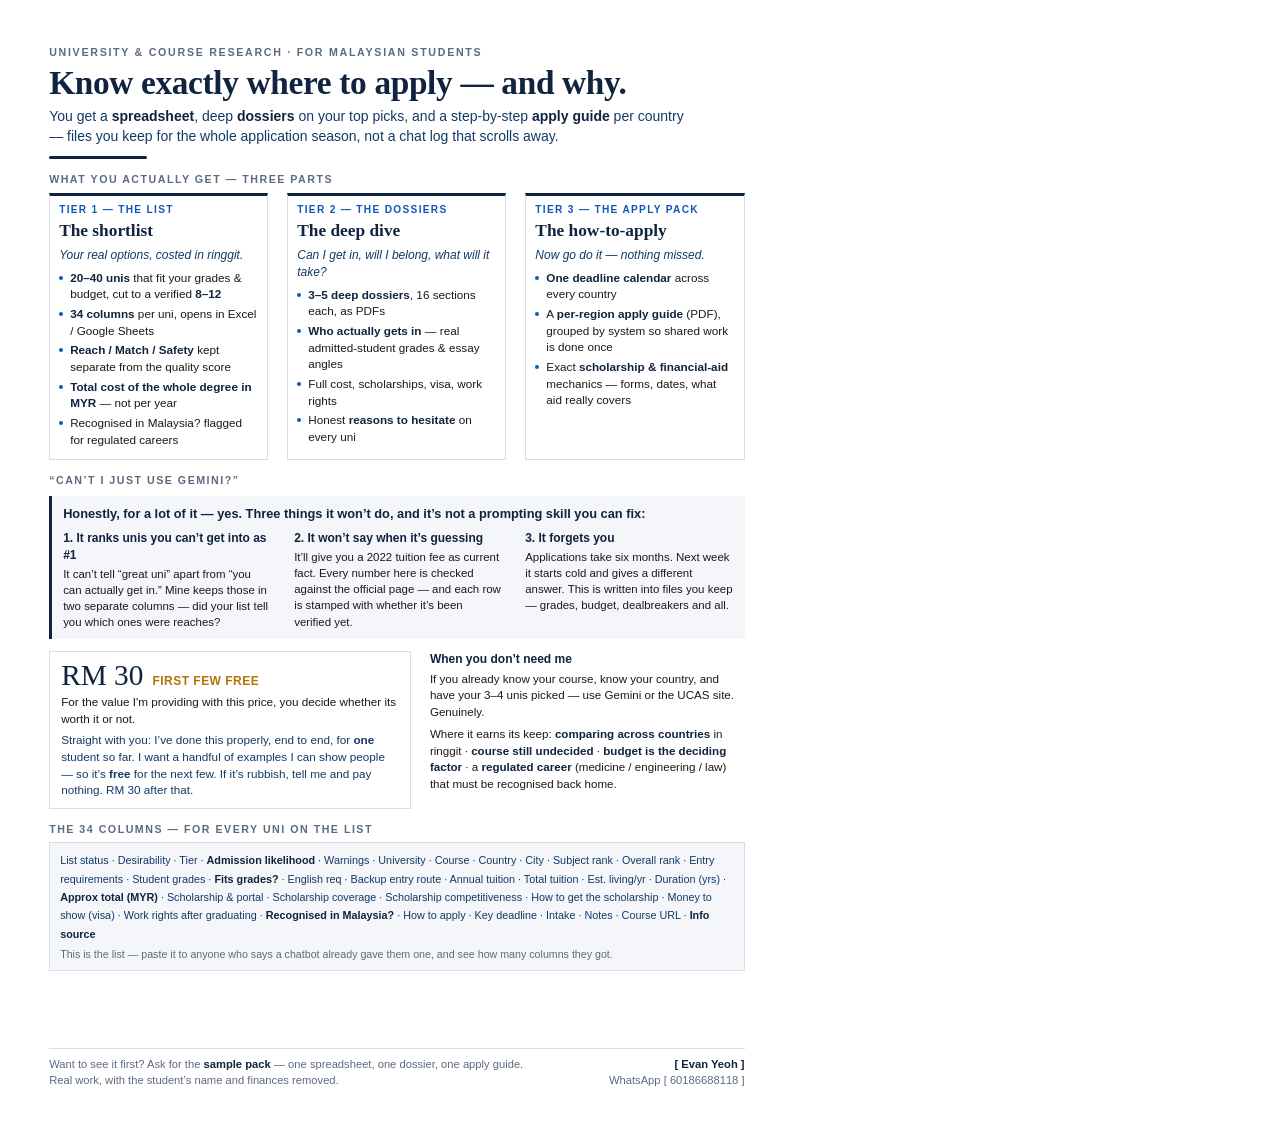
==== sales/pitch/one-pager.html @ 9c3b6204 "updated the dossier to pdf skill to use weasyprint for better css formatiing of the pdf and better a" ====
<!DOCTYPE html>
<html lang="en">

<head>
  <meta charset="utf-8">
  <title>University research — what you get</title>
  <style>
    @page {
      size: A4;
      margin: 0;
    }

    * {
      margin: 0;
      padding: 0;
      box-sizing: border-box;
    }

    :root {
      --navy: #10233f;
      --navy2: #123a66;
      --ink: #1a1a1a;
      --gray: #5b6b7f;
      --line: #d7dee7;
      --wash: #f4f6f9;
      --accent: #1157b8;
      --gold: #b07407;
    }

    html,
    body {
      -webkit-print-color-adjust: exact;
      print-color-adjust: exact;
    }

    body {
      font-family: "Segoe UI", "Helvetica Neue", Arial, sans-serif;
      color: var(--ink);
      font-size: 9.4pt;
      line-height: 1.42;
    }

    .page {
      width: 210mm;
      height: 297mm;
      padding: 12mm 13mm 9mm;
      display: flex;
      flex-direction: column;
    }

    .serif {
      font-family: Georgia, "Times New Roman", serif;
    }

    /* header */
    .kicker {
      font-size: 8pt;
      letter-spacing: .16em;
      text-transform: uppercase;
      color: var(--gray);
      font-weight: 600;
    }

    h1 {
      font-family: Georgia, serif;
      font-size: 25pt;
      line-height: 1.06;
      color: var(--navy);
      margin: 5px 0 6px;
      letter-spacing: -.01em;
    }

    .lede {
      font-size: 10.5pt;
      color: var(--navy2);
      max-width: 170mm;
    }

    .lede b {
      color: var(--navy);
    }

    .rule {
      height: 3px;
      width: 26mm;
      background: var(--navy);
      margin: 9px 0 0;
      border-radius: 2px;
    }

    .sectlabel {
      font-size: 8pt;
      letter-spacing: .14em;
      text-transform: uppercase;
      color: var(--gray);
      font-weight: 700;
      margin: 13px 0 6px;
    }

    /* tiers */
    .tiers {
      display: grid;
      grid-template-columns: 1fr 1fr 1fr;
      gap: 5mm;
    }

    .tier {
      border: 1px solid var(--line);
      border-top: 3px solid var(--navy);
      background: #fff;
      padding: 7px 9px 8px;
    }

    .tier .tnum {
      font-size: 7.6pt;
      font-weight: 800;
      letter-spacing: .13em;
      text-transform: uppercase;
      color: var(--accent);
    }

    .tier h3 {
      font-family: Georgia, serif;
      font-size: 13pt;
      color: var(--navy);
      margin: 2px 0 3px;
    }

    .tier .one {
      color: var(--navy2);
      font-size: 9pt;
      margin-bottom: 6px;
      font-style: italic;
    }

    .tier ul {
      list-style: none;
    }

    .tier li {
      position: relative;
      padding-left: 11px;
      margin-bottom: 3px;
      font-size: 8.8pt;
    }

    .tier li::before {
      content: "";
      position: absolute;
      left: 0;
      top: 6px;
      width: 4px;
      height: 4px;
      background: var(--accent);
      border-radius: 50%;
    }

    .tier li b {
      color: var(--navy);
    }

    /* gemini strip */
    .gem {
      background: var(--wash);
      border-left: 3px solid var(--navy);
      padding: 9px 11px 8px;
      margin-top: 2px;
    }

    .gemhead {
      font-size: 9.6pt;
      font-weight: 700;
      color: var(--navy);
      margin-bottom: 6px;
    }

    .gemhead span {
      font-weight: 400;
      color: var(--gray);
    }

    .gemcols {
      display: grid;
      grid-template-columns: 1fr 1fr 1fr;
      gap: 6mm;
    }

    .gemcols h4 {
      font-size: 9pt;
      color: var(--navy);
      margin-bottom: 2px;
    }

    .gemcols p {
      font-size: 8.6pt;
      color: var(--ink);
    }

    /* bottom two-up */
    .bottom {
      display: grid;
      grid-template-columns: 1.15fr 1fr;
      gap: 5mm;
      margin-top: 12px;
    }

    .offer {
      border: 1px solid var(--line);
      padding: 9px 11px;
    }

    .price {
      display: flex;
      align-items: baseline;
      gap: 9px;
      margin-bottom: 4px;
    }

    .price .rm {
      font-family: Georgia, serif;
      font-size: 22pt;
      color: var(--navy);
      line-height: 1;
    }

    .price .free {
      font-size: 9pt;
      font-weight: 700;
      color: var(--gold);
      text-transform: uppercase;
      letter-spacing: .04em;
    }

    .offer p {
      font-size: 8.8pt;
      color: var(--ink);
    }

    .offer p.disarm {
      color: var(--navy2);
      margin-top: 5px;
    }

    .notfor h4 {
      font-size: 9pt;
      color: var(--navy);
      margin-bottom: 3px;
    }

    .notfor p {
      font-size: 8.7pt;
      color: var(--ink);
    }

    .notfor .yes {
      margin-top: 6px;
    }

    .notfor .yes b {
      color: var(--navy);
    }

    /* footer */
    /* columns band */
    .cols {
      margin-top: 13px;
    }

    .cols .sectlabel {
      margin: 0 0 5px;
    }

    .colbox {
      border: 1px solid var(--line);
      background: var(--wash);
      padding: 8px 10px;
    }

    .colbox .names {
      font-size: 8.1pt;
      color: var(--navy2);
      line-height: 1.7;
    }

    .colbox .names b {
      color: var(--navy);
    }

    .colbox .cap {
      font-size: 8pt;
      color: var(--gray);
      margin-top: 4px;
    }

    .foot {
      margin-top: auto;
      padding-top: 8px;
      border-top: 1px solid var(--line);
      display: flex;
      justify-content: space-between;
      align-items: flex-end;
      font-size: 8.4pt;
      color: var(--gray);
    }

    .foot b {
      color: var(--navy);
    }

    .foot .contact {
      text-align: right;
    }
  </style>
</head>

<body>
  <div class="page">

    <div class="kicker">University &amp; course research · for Malaysian students</div>
    <h1>Know exactly where to apply — and why.</h1>
    <p class="lede">You get a <b>spreadsheet</b>, deep <b>dossiers</b> on your top picks, and a step-by-step
      <b>apply guide</b> per country — files you keep for the whole application season, not a chat log that scrolls
      away.
    </p>
    <div class="rule"></div>

    <div class="sectlabel">What you actually get — three parts</div>
    <div class="tiers">
      <div class="tier">
        <div class="tnum">Tier 1 — The List</div>
        <h3>The shortlist</h3>
        <div class="one">Your real options, costed in ringgit.</div>
        <ul>
          <li><b>20–40 unis</b> that fit your grades &amp; budget, cut to a verified <b>8–12</b></li>
          <li><b>34 columns</b> per uni, opens in Excel / Google Sheets</li>
          <li><b>Reach / Match / Safety</b> kept separate from the quality score</li>
          <li><b>Total cost of the whole degree in MYR</b> — not per year</li>
          <li>Recognised in Malaysia? flagged for regulated careers</li>
        </ul>
      </div>
      <div class="tier">
        <div class="tnum">Tier 2 — The Dossiers</div>
        <h3>The deep dive</h3>
        <div class="one">Can I get in, will I belong, what will it take?</div>
        <ul>
          <li><b>3–5 deep dossiers</b>, 16 sections each, as PDFs</li>
          <li><b>Who actually gets in</b> — real admitted-student grades &amp; essay angles</li>
          <li>Full cost, scholarships, visa, work rights</li>
          <li>Honest <b>reasons to hesitate</b> on every uni</li>
        </ul>
      </div>
      <div class="tier">
        <div class="tnum">Tier 3 — The Apply Pack</div>
        <h3>The how-to-apply</h3>
        <div class="one">Now go do it — nothing missed.</div>
        <ul>
          <li><b>One deadline calendar</b> across every country</li>
          <li>A <b>per-region apply guide</b> (PDF), grouped by system so shared work is done once</li>
          <li>Exact <b>scholarship &amp; financial-aid</b> mechanics — forms, dates, what aid really covers</li>
        </ul>
      </div>
    </div>

    <div class="sectlabel">“Can’t I just use Gemini?”</div>
    <div class="gem">
      <div class="gemhead">Honestly, for a lot of it — yes. Three things it won’t do, and it’s not a prompting skill you
        can fix: <span>&nbsp;</span></div>
      <div class="gemcols">
        <div>
          <h4>1. It ranks unis you can’t get into as #1</h4>
          <p>It can’t tell “great uni” apart from “you can actually get in.” Mine keeps those in two separate columns —
            did your list tell you which ones were reaches?</p>
        </div>
        <div>
          <h4>2. It won’t say when it’s guessing</h4>
          <p>It’ll give you a 2022 tuition fee as current fact. Every number here is checked against the official page —
            and each row is stamped with whether it’s been verified yet.</p>
        </div>
        <div>
          <h4>3. It forgets you</h4>
          <p>Applications take six months. Next week it starts cold and gives a different answer. This is written into
            files you keep — grades, budget, dealbreakers and all.</p>
        </div>
      </div>
    </div>

    <div class="bottom">
      <div class="offer">
        <div class="price"><span class="rm">RM 30</span><span class="free">First few free</span></div>
        <p>For the value I'm providing with this price, you decide whether its worth it or not.</p>
        <p class="disarm">Straight with you: I’ve done this properly, end to end, for <b>one</b> student so far. I want
          a handful of
          examples I can show people — so it’s <b>free</b> for the next few. If it’s rubbish, tell me and pay nothing.
          RM&nbsp;30 after that.</p>
      </div>
      <div class="notfor">
        <h4>When you don’t need me</h4>
        <p>If you already know your course, know your country, and have your 3–4 unis picked — use Gemini or the UCAS
          site. Genuinely.</p>
        <div class="yes">
          <p>Where it earns its keep: <b>comparing across countries</b> in ringgit · <b>course still undecided</b> ·
            <b>budget is the deciding factor</b> · a <b>regulated career</b> (medicine / engineering / law) that must be
            recognised back home.
          </p>
        </div>
      </div>
    </div>

    <div class="cols">
      <div class="sectlabel">The 34 columns — for every uni on the list</div>
      <div class="colbox">
        <div class="names">List status&nbsp;· Desirability&nbsp;· Tier&nbsp;· <b>Admission likelihood</b>&nbsp;·
          Warnings&nbsp;· University&nbsp;· Course&nbsp;·
          Country&nbsp;· City&nbsp;· Subject rank&nbsp;· Overall rank&nbsp;· Entry requirements&nbsp;· Student
          grades&nbsp;· <b>Fits grades?</b>&nbsp;·
          English req&nbsp;· Backup entry route&nbsp;· Annual tuition&nbsp;· Total tuition&nbsp;· Est. living/yr&nbsp;·
          Duration (yrs)&nbsp;·
          <b>Approx total (MYR)</b>&nbsp;· Scholarship &amp; portal&nbsp;· Scholarship coverage&nbsp;· Scholarship
          competitiveness&nbsp;·
          How to get the scholarship&nbsp;· Money to show (visa)&nbsp;· Work rights after graduating&nbsp;·
          <b>Recognised in Malaysia?</b>&nbsp;·
          How to apply&nbsp;· Key deadline&nbsp;· Intake&nbsp;· Notes&nbsp;· Course URL&nbsp;· <b>Info source</b>
        </div>
        <div class="cap">This is the list — paste it to anyone who says a chatbot already gave them one, and see how
          many columns they got.</div>
      </div>
    </div>

    <div class="foot">
      <div>Want to see it first? Ask for the <b>sample pack</b> — one spreadsheet, one dossier, one apply guide.<br>
        Real work, with the student’s name and finances removed.</div>
      <div class="contact"><b>[ Evan Yeoh ]</b><br>WhatsApp [ 60186688118 ]</div>
    </div>

  </div>
</body>

</html>
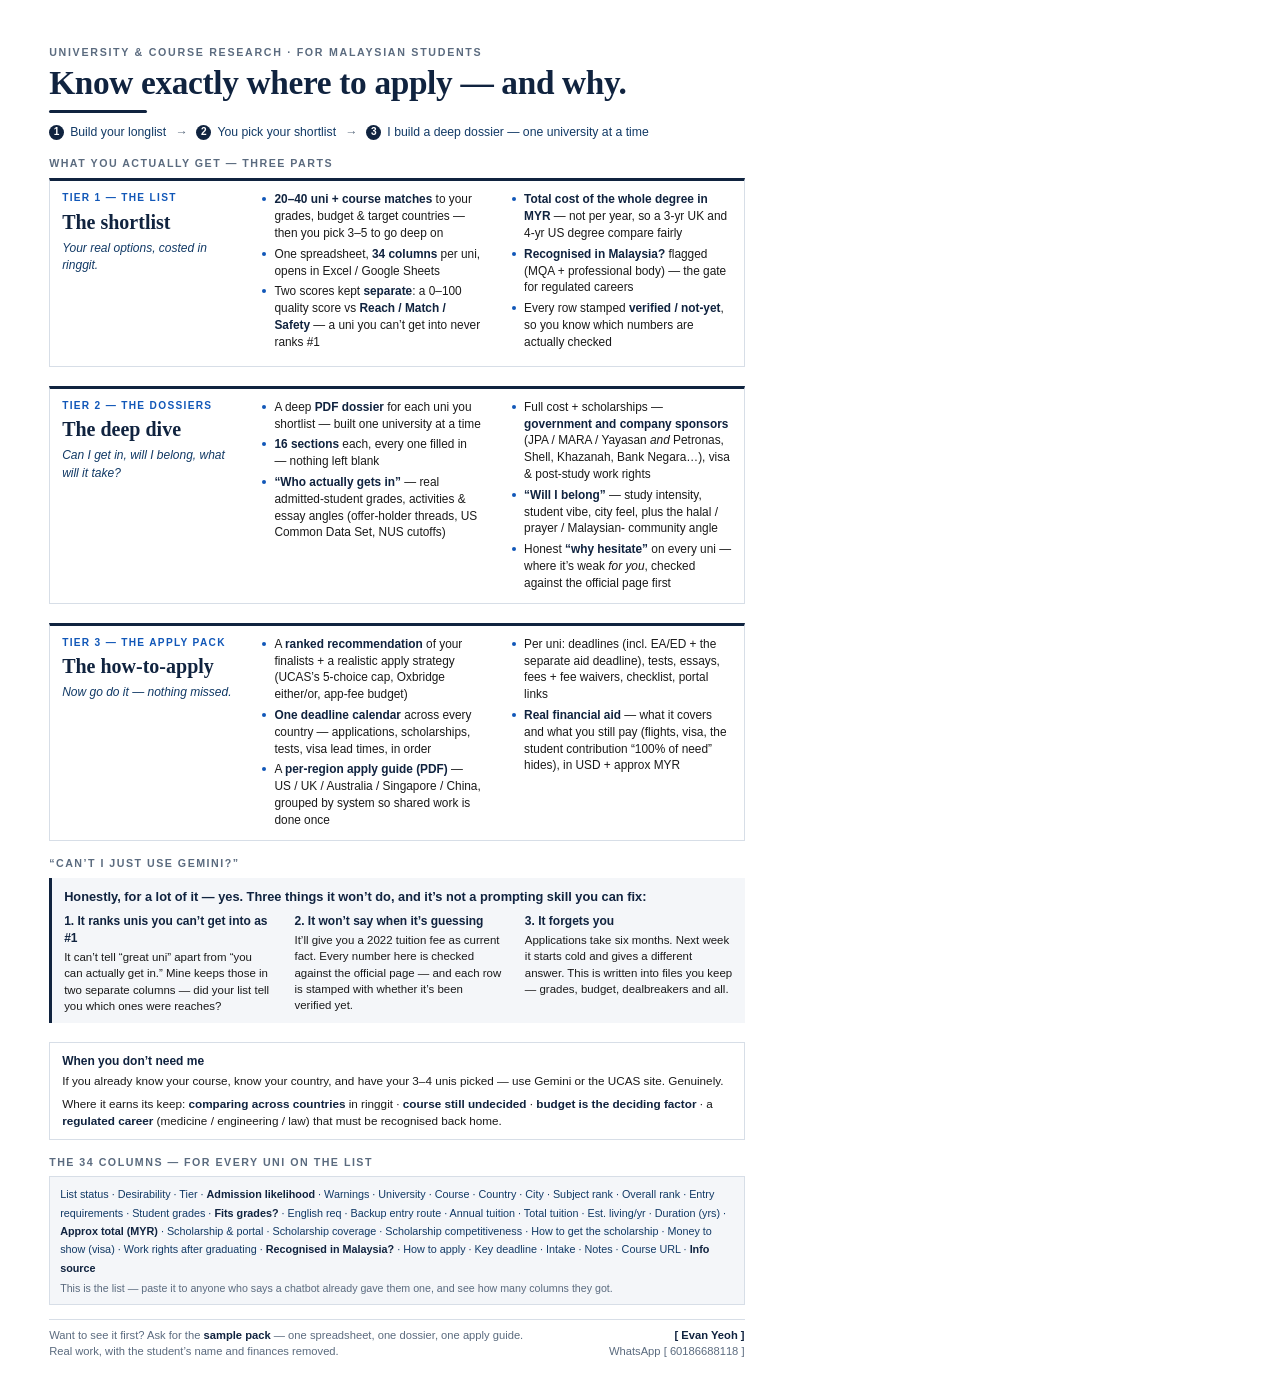
==== commit cd3afd98: "updated the university dossier and the product pitch pdf, removed all pricing related elements and f" ====
--- a/sales/pitch/one-pager.html
+++ b/sales/pitch/one-pager.html
@@ -42,10 +42,7 @@
 
     .page {
       width: 210mm;
-      height: 297mm;
-      padding: 12mm 13mm 9mm;
-      display: flex;
-      flex-direction: column;
+      padding: 12mm 13mm 10mm;
     }
 
     .serif {
@@ -68,16 +65,6 @@
       color: var(--navy);
       margin: 5px 0 6px;
       letter-spacing: -.01em;
-    }
-
-    .lede {
-      font-size: 10.5pt;
-      color: var(--navy2);
-      max-width: 170mm;
-    }
-
-    .lede b {
-      color: var(--navy);
     }
 
     .rule {
@@ -88,27 +75,70 @@
       border-radius: 2px;
     }
 
+    /* how-it-works flow strip */
+    .flow {
+      display: flex;
+      flex-wrap: wrap;
+      align-items: center;
+      gap: 6px 9px;
+      margin: 11px 0 2px;
+      font-size: 9.2pt;
+      color: var(--navy2);
+    }
+
+    .flow .step {
+      display: inline-flex;
+      align-items: center;
+      gap: 6px;
+    }
+
+    .flow .sn {
+      display: inline-flex;
+      align-items: center;
+      justify-content: center;
+      width: 15px;
+      height: 15px;
+      border-radius: 50%;
+      background: var(--navy);
+      color: #fff;
+      font-size: 7.6pt;
+      font-weight: 800;
+      flex: none;
+    }
+
+    .flow .arr {
+      color: var(--gray);
+      font-weight: 700;
+    }
+
     .sectlabel {
       font-size: 8pt;
       letter-spacing: .14em;
       text-transform: uppercase;
       color: var(--gray);
       font-weight: 700;
-      margin: 13px 0 6px;
-    }
-
-    /* tiers */
+      margin: 15px 0 7px;
+    }
+
+    /* tiers — vertical stack, full-width cards */
     .tiers {
-      display: grid;
-      grid-template-columns: 1fr 1fr 1fr;
+      display: flex;
+      flex-direction: column;
       gap: 5mm;
     }
 
     .tier {
+      display: flex;
+      gap: 8mm;
       border: 1px solid var(--line);
       border-top: 3px solid var(--navy);
       background: #fff;
-      padding: 7px 9px 8px;
+      padding: 10px 12px 11px;
+      break-inside: avoid;
+    }
+
+    .tier .trail {
+      flex: 0 0 45mm;
     }
 
     .tier .tnum {
@@ -121,27 +151,30 @@
 
     .tier h3 {
       font-family: Georgia, serif;
-      font-size: 13pt;
-      color: var(--navy);
-      margin: 2px 0 3px;
+      font-size: 15pt;
+      color: var(--navy);
+      margin: 2px 0 4px;
     }
 
     .tier .one {
       color: var(--navy2);
       font-size: 9pt;
-      margin-bottom: 6px;
       font-style: italic;
     }
 
     .tier ul {
+      flex: 1;
       list-style: none;
+      columns: 2;
+      column-gap: 8mm;
     }
 
     .tier li {
       position: relative;
-      padding-left: 11px;
-      margin-bottom: 3px;
-      font-size: 8.8pt;
+      padding-left: 12px;
+      margin-bottom: 4px;
+      font-size: 8.9pt;
+      break-inside: avoid;
     }
 
     .tier li::before {
@@ -163,15 +196,15 @@
     .gem {
       background: var(--wash);
       border-left: 3px solid var(--navy);
-      padding: 9px 11px 8px;
-      margin-top: 2px;
+      padding: 10px 12px 9px;
+      break-inside: avoid;
     }
 
     .gemhead {
       font-size: 9.6pt;
       font-weight: 700;
       color: var(--navy);
-      margin-bottom: 6px;
+      margin-bottom: 7px;
     }
 
     .gemhead span {
@@ -196,62 +229,25 @@
       color: var(--ink);
     }
 
-    /* bottom two-up */
-    .bottom {
-      display: grid;
-      grid-template-columns: 1.15fr 1fr;
-      gap: 5mm;
-      margin-top: 12px;
-    }
-
-    .offer {
+    /* when you don't need me */
+    .notfor {
       border: 1px solid var(--line);
-      padding: 9px 11px;
-    }
-
-    .price {
-      display: flex;
-      align-items: baseline;
-      gap: 9px;
-      margin-bottom: 4px;
-    }
-
-    .price .rm {
-      font-family: Georgia, serif;
-      font-size: 22pt;
-      color: var(--navy);
-      line-height: 1;
-    }
-
-    .price .free {
+      padding: 10px 12px;
+      margin-top: 5mm;
+      break-inside: avoid;
+    }
+
+    .notfor h4 {
       font-size: 9pt;
-      font-weight: 700;
-      color: var(--gold);
-      text-transform: uppercase;
-      letter-spacing: .04em;
-    }
-
-    .offer p {
+      color: var(--navy);
+      margin-bottom: 3px;
+    }
+
+    .notfor p {
       font-size: 8.8pt;
       color: var(--ink);
     }
 
-    .offer p.disarm {
-      color: var(--navy2);
-      margin-top: 5px;
-    }
-
-    .notfor h4 {
-      font-size: 9pt;
-      color: var(--navy);
-      margin-bottom: 3px;
-    }
-
-    .notfor p {
-      font-size: 8.7pt;
-      color: var(--ink);
-    }
-
     .notfor .yes {
       margin-top: 6px;
     }
@@ -260,20 +256,20 @@
       color: var(--navy);
     }
 
-    /* footer */
     /* columns band */
     .cols {
-      margin-top: 13px;
+      margin-top: 15px;
     }
 
     .cols .sectlabel {
-      margin: 0 0 5px;
+      margin: 0 0 6px;
     }
 
     .colbox {
       border: 1px solid var(--line);
       background: var(--wash);
       padding: 8px 10px;
+      break-inside: avoid;
     }
 
     .colbox .names {
@@ -293,7 +289,7 @@
     }
 
     .foot {
-      margin-top: auto;
+      margin-top: 14px;
       padding-top: 8px;
       border-top: 1px solid var(--line);
       display: flex;
@@ -318,47 +314,78 @@
 
     <div class="kicker">University &amp; course research · for Malaysian students</div>
     <h1>Know exactly where to apply — and why.</h1>
-    <p class="lede">You get a <b>spreadsheet</b>, deep <b>dossiers</b> on your top picks, and a step-by-step
-      <b>apply guide</b> per country — files you keep for the whole application season, not a chat log that scrolls
-      away.
-    </p>
     <div class="rule"></div>
+
+    <div class="flow">
+      <span class="step"><span class="sn">1</span> Build your longlist</span>
+      <span class="arr">→</span>
+      <span class="step"><span class="sn">2</span> You pick your shortlist</span>
+      <span class="arr">→</span>
+      <span class="step"><span class="sn">3</span> I build a deep dossier — one university at a time</span>
+    </div>
 
     <div class="sectlabel">What you actually get — three parts</div>
     <div class="tiers">
+
       <div class="tier">
-        <div class="tnum">Tier 1 — The List</div>
-        <h3>The shortlist</h3>
-        <div class="one">Your real options, costed in ringgit.</div>
+        <div class="trail">
+          <div class="tnum">Tier 1 — The List</div>
+          <h3>The shortlist</h3>
+          <div class="one">Your real options, costed in ringgit.</div>
+        </div>
         <ul>
-          <li><b>20–40 unis</b> that fit your grades &amp; budget, cut to a verified <b>8–12</b></li>
-          <li><b>34 columns</b> per uni, opens in Excel / Google Sheets</li>
-          <li><b>Reach / Match / Safety</b> kept separate from the quality score</li>
-          <li><b>Total cost of the whole degree in MYR</b> — not per year</li>
-          <li>Recognised in Malaysia? flagged for regulated careers</li>
+          <li><b>20–40 uni + course matches</b> to your grades, budget &amp; target countries — then you pick 3–5 to
+            go deep on</li>
+          <li>One spreadsheet, <b>34 columns</b> per uni, opens in Excel / Google Sheets</li>
+          <li>Two scores kept <b>separate</b>: a 0–100 quality score vs <b>Reach / Match / Safety</b> — a uni you
+            can’t get into never ranks #1</li>
+          <li><b>Total cost of the whole degree in MYR</b> — not per year, so a 3-yr UK and 4-yr US degree compare
+            fairly</li>
+          <li><b>Recognised in Malaysia?</b> flagged (MQA + professional body) — the gate for regulated careers</li>
+          <li>Every row stamped <b>verified / not-yet</b>, so you know which numbers are actually checked</li>
         </ul>
       </div>
+
       <div class="tier">
-        <div class="tnum">Tier 2 — The Dossiers</div>
-        <h3>The deep dive</h3>
-        <div class="one">Can I get in, will I belong, what will it take?</div>
+        <div class="trail">
+          <div class="tnum">Tier 2 — The Dossiers</div>
+          <h3>The deep dive</h3>
+          <div class="one">Can I get in, will I belong, what will it take?</div>
+        </div>
         <ul>
-          <li><b>3–5 deep dossiers</b>, 16 sections each, as PDFs</li>
-          <li><b>Who actually gets in</b> — real admitted-student grades &amp; essay angles</li>
-          <li>Full cost, scholarships, visa, work rights</li>
-          <li>Honest <b>reasons to hesitate</b> on every uni</li>
+          <li>A deep <b>PDF dossier</b> for each uni you shortlist — built one university at a time</li>
+          <li><b>16 sections</b> each, every one filled in — nothing left blank</li>
+          <li><b>“Who actually gets in”</b> — real admitted-student grades, activities &amp; essay angles (offer-holder
+            threads, US Common Data Set, NUS cutoffs)</li>
+          <li>Full cost + scholarships — <b>government and company sponsors</b> (JPA / MARA / Yayasan <i>and</i>
+            Petronas, Shell, Khazanah, Bank Negara…), visa &amp; post-study work rights</li>
+          <li><b>“Will I belong”</b> — study intensity, student vibe, city feel, plus the halal / prayer / Malaysian-
+            community angle</li>
+          <li>Honest <b>“why hesitate”</b> on every uni — where it’s weak <i>for you</i>, checked against the official
+            page first</li>
         </ul>
       </div>
+
       <div class="tier">
-        <div class="tnum">Tier 3 — The Apply Pack</div>
-        <h3>The how-to-apply</h3>
-        <div class="one">Now go do it — nothing missed.</div>
+        <div class="trail">
+          <div class="tnum">Tier 3 — The Apply Pack</div>
+          <h3>The how-to-apply</h3>
+          <div class="one">Now go do it — nothing missed.</div>
+        </div>
         <ul>
-          <li><b>One deadline calendar</b> across every country</li>
-          <li>A <b>per-region apply guide</b> (PDF), grouped by system so shared work is done once</li>
-          <li>Exact <b>scholarship &amp; financial-aid</b> mechanics — forms, dates, what aid really covers</li>
+          <li>A <b>ranked recommendation</b> of your finalists + a realistic apply strategy (UCAS’s 5-choice cap,
+            Oxbridge either/or, app-fee budget)</li>
+          <li><b>One deadline calendar</b> across every country — applications, scholarships, tests, visa lead times,
+            in order</li>
+          <li>A <b>per-region apply guide (PDF)</b> — US / UK / Australia / Singapore / China, grouped by system so
+            shared work is done once</li>
+          <li>Per uni: deadlines (incl. EA/ED + the separate aid deadline), tests, essays, fees + fee waivers,
+            checklist, portal links</li>
+          <li><b>Real financial aid</b> — what it covers and what you still pay (flights, visa, the student
+            contribution “100% of need” hides), in USD + approx MYR</li>
         </ul>
       </div>
+
     </div>
 
     <div class="sectlabel">“Can’t I just use Gemini?”</div>
@@ -384,25 +411,15 @@
       </div>
     </div>
 
-    <div class="bottom">
-      <div class="offer">
-        <div class="price"><span class="rm">RM 30</span><span class="free">First few free</span></div>
-        <p>For the value I'm providing with this price, you decide whether its worth it or not.</p>
-        <p class="disarm">Straight with you: I’ve done this properly, end to end, for <b>one</b> student so far. I want
-          a handful of
-          examples I can show people — so it’s <b>free</b> for the next few. If it’s rubbish, tell me and pay nothing.
-          RM&nbsp;30 after that.</p>
-      </div>
-      <div class="notfor">
-        <h4>When you don’t need me</h4>
-        <p>If you already know your course, know your country, and have your 3–4 unis picked — use Gemini or the UCAS
-          site. Genuinely.</p>
-        <div class="yes">
-          <p>Where it earns its keep: <b>comparing across countries</b> in ringgit · <b>course still undecided</b> ·
-            <b>budget is the deciding factor</b> · a <b>regulated career</b> (medicine / engineering / law) that must be
-            recognised back home.
-          </p>
-        </div>
+    <div class="notfor">
+      <h4>When you don’t need me</h4>
+      <p>If you already know your course, know your country, and have your 3–4 unis picked — use Gemini or the UCAS
+        site. Genuinely.</p>
+      <div class="yes">
+        <p>Where it earns its keep: <b>comparing across countries</b> in ringgit · <b>course still undecided</b> ·
+          <b>budget is the deciding factor</b> · a <b>regulated career</b> (medicine / engineering / law) that must be
+          recognised back home.
+        </p>
       </div>
     </div>
 
@@ -435,4 +452,4 @@
   </div>
 </body>
 
-</html>+</html>
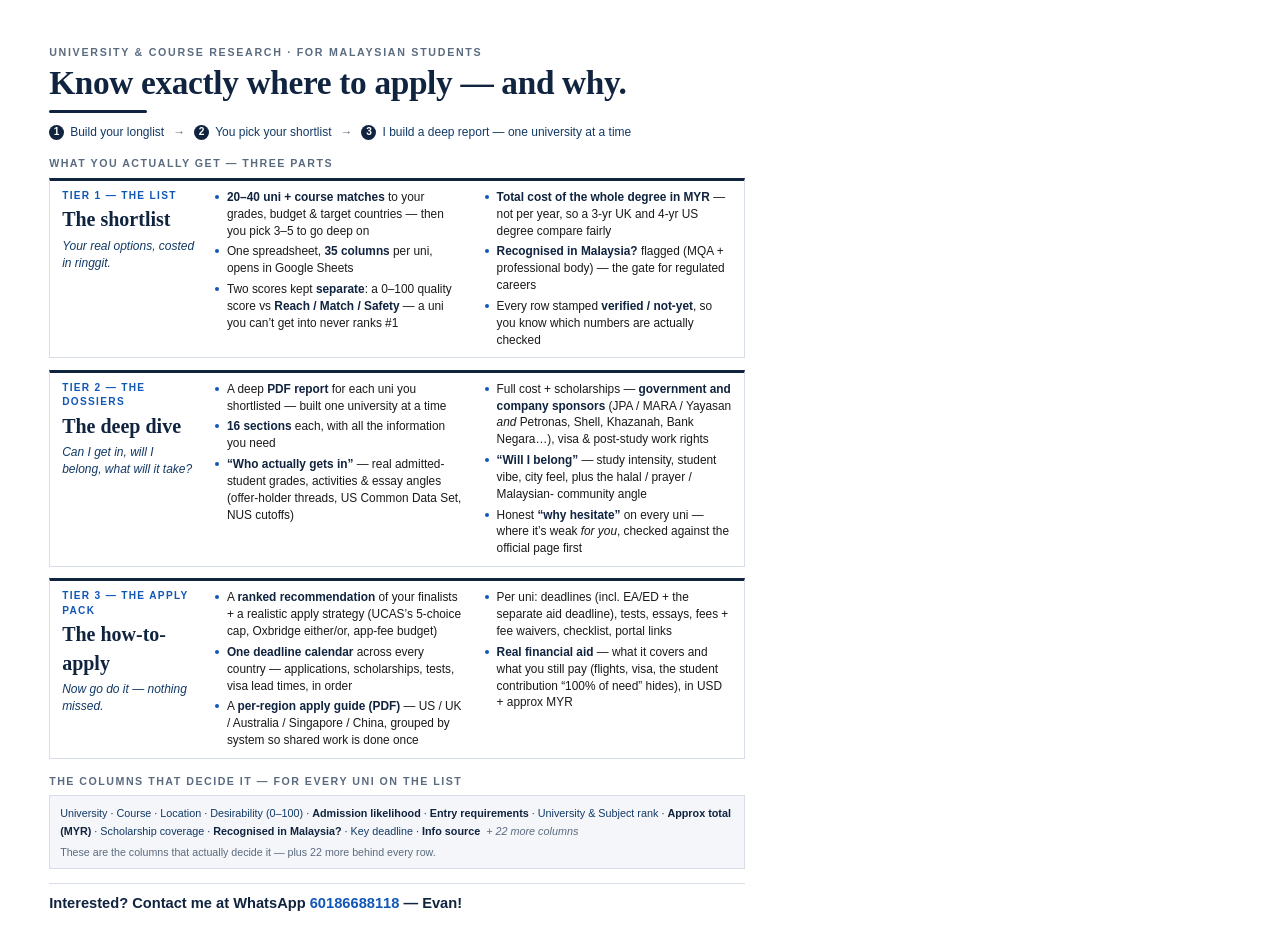
==== commit 1bd3804e: "updated longlist creation workflow to simplify and make reading the longlist easier, removed unnecce" ====
--- a/sales/pitch/one-pager.html
+++ b/sales/pitch/one-pager.html
@@ -78,11 +78,11 @@
     /* how-it-works flow strip */
     .flow {
       display: flex;
-      flex-wrap: wrap;
+      flex-wrap: nowrap;
       align-items: center;
       gap: 6px 9px;
       margin: 11px 0 2px;
-      font-size: 9.2pt;
+      font-size: 9pt;
       color: var(--navy2);
     }
 
@@ -90,6 +90,7 @@
       display: inline-flex;
       align-items: center;
       gap: 6px;
+      white-space: nowrap;
     }
 
     .flow .sn {
@@ -124,21 +125,21 @@
     .tiers {
       display: flex;
       flex-direction: column;
-      gap: 5mm;
+      gap: 3mm;
     }
 
     .tier {
       display: flex;
-      gap: 8mm;
+      gap: 5mm;
       border: 1px solid var(--line);
       border-top: 3px solid var(--navy);
       background: #fff;
-      padding: 10px 12px 11px;
+      padding: 8px 12px 9px;
       break-inside: avoid;
     }
 
     .tier .trail {
-      flex: 0 0 45mm;
+      flex: 0 0 20%;
     }
 
     .tier .tnum {
@@ -166,7 +167,7 @@
       flex: 1;
       list-style: none;
       columns: 2;
-      column-gap: 8mm;
+      column-gap: 6mm;
     }
 
     .tier li {
@@ -192,70 +193,6 @@
       color: var(--navy);
     }
 
-    /* gemini strip */
-    .gem {
-      background: var(--wash);
-      border-left: 3px solid var(--navy);
-      padding: 10px 12px 9px;
-      break-inside: avoid;
-    }
-
-    .gemhead {
-      font-size: 9.6pt;
-      font-weight: 700;
-      color: var(--navy);
-      margin-bottom: 7px;
-    }
-
-    .gemhead span {
-      font-weight: 400;
-      color: var(--gray);
-    }
-
-    .gemcols {
-      display: grid;
-      grid-template-columns: 1fr 1fr 1fr;
-      gap: 6mm;
-    }
-
-    .gemcols h4 {
-      font-size: 9pt;
-      color: var(--navy);
-      margin-bottom: 2px;
-    }
-
-    .gemcols p {
-      font-size: 8.6pt;
-      color: var(--ink);
-    }
-
-    /* when you don't need me */
-    .notfor {
-      border: 1px solid var(--line);
-      padding: 10px 12px;
-      margin-top: 5mm;
-      break-inside: avoid;
-    }
-
-    .notfor h4 {
-      font-size: 9pt;
-      color: var(--navy);
-      margin-bottom: 3px;
-    }
-
-    .notfor p {
-      font-size: 8.8pt;
-      color: var(--ink);
-    }
-
-    .notfor .yes {
-      margin-top: 6px;
-    }
-
-    .notfor .yes b {
-      color: var(--navy);
-    }
-
     /* columns band */
     .cols {
       margin-top: 15px;
@@ -282,6 +219,11 @@
       color: var(--navy);
     }
 
+    .colbox .names .more {
+      color: var(--gray);
+      font-style: italic;
+    }
+
     .colbox .cap {
       font-size: 8pt;
       color: var(--gray);
@@ -290,21 +232,15 @@
 
     .foot {
       margin-top: 14px;
-      padding-top: 8px;
+      padding-top: 9px;
       border-top: 1px solid var(--line);
-      display: flex;
-      justify-content: space-between;
-      align-items: flex-end;
-      font-size: 8.4pt;
-      color: var(--gray);
+      font-size: 11pt;
+      font-weight: 600;
+      color: var(--navy);
     }
 
     .foot b {
-      color: var(--navy);
-    }
-
-    .foot .contact {
-      text-align: right;
+      color: var(--accent);
     }
   </style>
 </head>
@@ -321,7 +257,7 @@
       <span class="arr">→</span>
       <span class="step"><span class="sn">2</span> You pick your shortlist</span>
       <span class="arr">→</span>
-      <span class="step"><span class="sn">3</span> I build a deep dossier — one university at a time</span>
+      <span class="step"><span class="sn">3</span> I build a deep report — one university at a time</span>
     </div>
 
     <div class="sectlabel">What you actually get — three parts</div>
@@ -336,7 +272,7 @@
         <ul>
           <li><b>20–40 uni + course matches</b> to your grades, budget &amp; target countries — then you pick 3–5 to
             go deep on</li>
-          <li>One spreadsheet, <b>34 columns</b> per uni, opens in Excel / Google Sheets</li>
+          <li>One spreadsheet, <b>35 columns</b> per uni, opens in Google Sheets</li>
           <li>Two scores kept <b>separate</b>: a 0–100 quality score vs <b>Reach / Match / Safety</b> — a uni you
             can’t get into never ranks #1</li>
           <li><b>Total cost of the whole degree in MYR</b> — not per year, so a 3-yr UK and 4-yr US degree compare
@@ -353,8 +289,8 @@
           <div class="one">Can I get in, will I belong, what will it take?</div>
         </div>
         <ul>
-          <li>A deep <b>PDF dossier</b> for each uni you shortlist — built one university at a time</li>
-          <li><b>16 sections</b> each, every one filled in — nothing left blank</li>
+          <li>A deep <b>PDF report</b> for each uni you shortlisted — built one university at a time</li>
+          <li><b>16 sections</b> each, with all the information you need</li>
           <li><b>“Who actually gets in”</b> — real admitted-student grades, activities &amp; essay angles (offer-holder
             threads, US Common Data Set, NUS cutoffs)</li>
           <li>Full cost + scholarships — <b>government and company sponsors</b> (JPA / MARA / Yayasan <i>and</i>
@@ -388,68 +324,23 @@
 
     </div>
 
-    <div class="sectlabel">“Can’t I just use Gemini?”</div>
-    <div class="gem">
-      <div class="gemhead">Honestly, for a lot of it — yes. Three things it won’t do, and it’s not a prompting skill you
-        can fix: <span>&nbsp;</span></div>
-      <div class="gemcols">
-        <div>
-          <h4>1. It ranks unis you can’t get into as #1</h4>
-          <p>It can’t tell “great uni” apart from “you can actually get in.” Mine keeps those in two separate columns —
-            did your list tell you which ones were reaches?</p>
+    <div class="cols">
+      <div class="sectlabel">The columns that decide it — for every uni on the list</div>
+      <div class="colbox">
+        <div class="names">University&nbsp;· Course&nbsp;· Location&nbsp;· Desirability (0–100)&nbsp;·
+          <b>Admission likelihood</b>&nbsp;· <b>Entry requirements</b>&nbsp;· University & Subject rank&nbsp;·
+          <b>Approx total (MYR)</b>&nbsp;· Scholarship coverage&nbsp;· <b>Recognised in Malaysia?</b>&nbsp;·
+          Key deadline&nbsp;· <b>Info source</b>&nbsp; <span class="more">+ 22 more columns</span>
         </div>
-        <div>
-          <h4>2. It won’t say when it’s guessing</h4>
-          <p>It’ll give you a 2022 tuition fee as current fact. Every number here is checked against the official page —
-            and each row is stamped with whether it’s been verified yet.</p>
-        </div>
-        <div>
-          <h4>3. It forgets you</h4>
-          <p>Applications take six months. Next week it starts cold and gives a different answer. This is written into
-            files you keep — grades, budget, dealbreakers and all.</p>
-        </div>
+        <div class="cap">These are the columns that actually decide it — plus 22 more behind every row.</div>
       </div>
     </div>
 
-    <div class="notfor">
-      <h4>When you don’t need me</h4>
-      <p>If you already know your course, know your country, and have your 3–4 unis picked — use Gemini or the UCAS
-        site. Genuinely.</p>
-      <div class="yes">
-        <p>Where it earns its keep: <b>comparing across countries</b> in ringgit · <b>course still undecided</b> ·
-          <b>budget is the deciding factor</b> · a <b>regulated career</b> (medicine / engineering / law) that must be
-          recognised back home.
-        </p>
-      </div>
-    </div>
-
-    <div class="cols">
-      <div class="sectlabel">The 34 columns — for every uni on the list</div>
-      <div class="colbox">
-        <div class="names">List status&nbsp;· Desirability&nbsp;· Tier&nbsp;· <b>Admission likelihood</b>&nbsp;·
-          Warnings&nbsp;· University&nbsp;· Course&nbsp;·
-          Country&nbsp;· City&nbsp;· Subject rank&nbsp;· Overall rank&nbsp;· Entry requirements&nbsp;· Student
-          grades&nbsp;· <b>Fits grades?</b>&nbsp;·
-          English req&nbsp;· Backup entry route&nbsp;· Annual tuition&nbsp;· Total tuition&nbsp;· Est. living/yr&nbsp;·
-          Duration (yrs)&nbsp;·
-          <b>Approx total (MYR)</b>&nbsp;· Scholarship &amp; portal&nbsp;· Scholarship coverage&nbsp;· Scholarship
-          competitiveness&nbsp;·
-          How to get the scholarship&nbsp;· Money to show (visa)&nbsp;· Work rights after graduating&nbsp;·
-          <b>Recognised in Malaysia?</b>&nbsp;·
-          How to apply&nbsp;· Key deadline&nbsp;· Intake&nbsp;· Notes&nbsp;· Course URL&nbsp;· <b>Info source</b>
-        </div>
-        <div class="cap">This is the list — paste it to anyone who says a chatbot already gave them one, and see how
-          many columns they got.</div>
-      </div>
-    </div>
-
     <div class="foot">
-      <div>Want to see it first? Ask for the <b>sample pack</b> — one spreadsheet, one dossier, one apply guide.<br>
-        Real work, with the student’s name and finances removed.</div>
-      <div class="contact"><b>[ Evan Yeoh ]</b><br>WhatsApp [ 60186688118 ]</div>
+      Interested? Contact me at WhatsApp <b>60186688118</b> — Evan!
     </div>
 
   </div>
 </body>
 
-</html>
+</html>
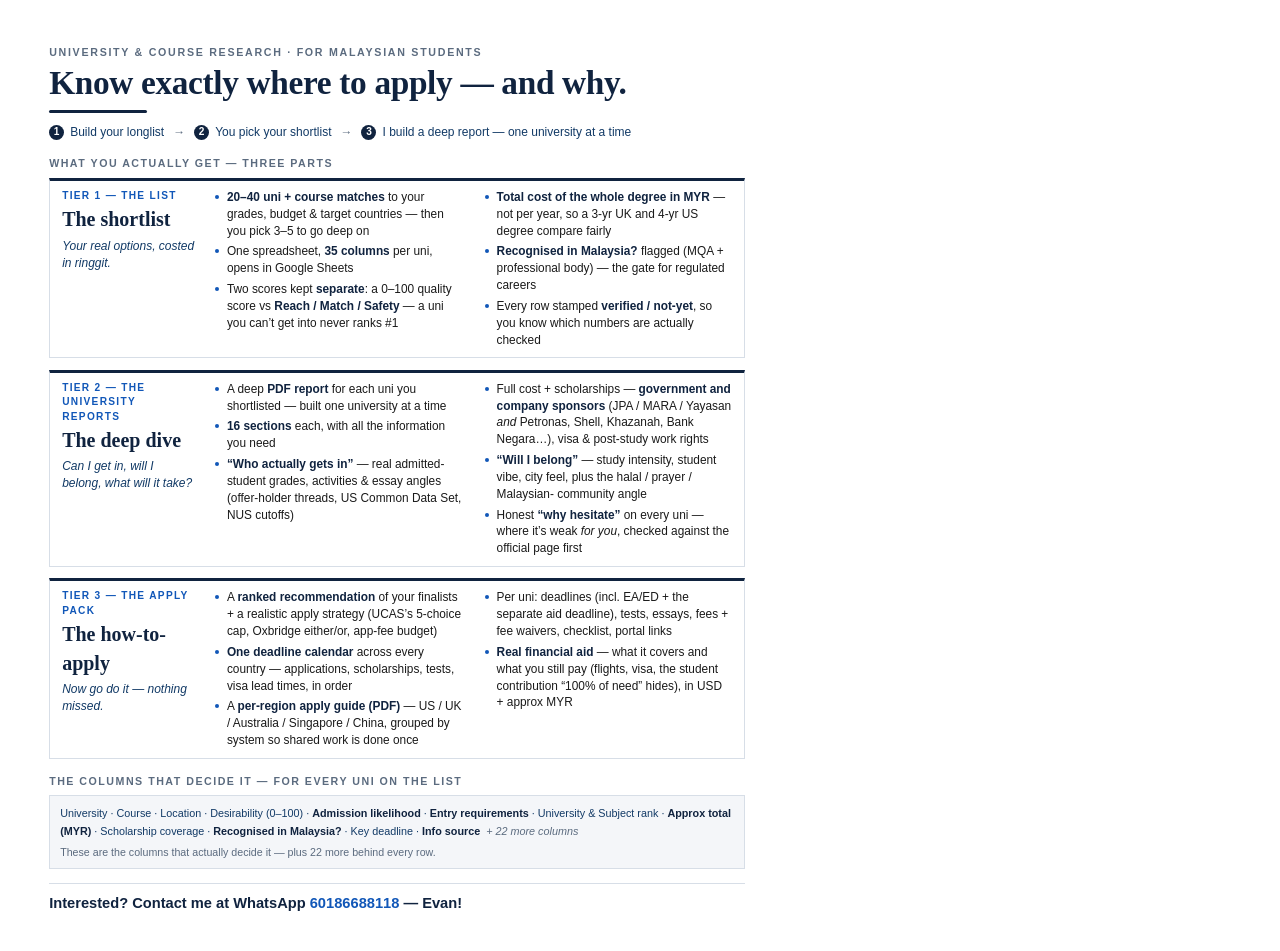
==== commit e5a6696c: "Updated application prep pdf workflow to create le ss overwhelming, more understanding pdf. Removed " ====
--- a/sales/pitch/one-pager.html
+++ b/sales/pitch/one-pager.html
@@ -284,7 +284,7 @@
 
       <div class="tier">
         <div class="trail">
-          <div class="tnum">Tier 2 — The Dossiers</div>
+          <div class="tnum">Tier 2 — The University Reports</div>
           <h3>The deep dive</h3>
           <div class="one">Can I get in, will I belong, what will it take?</div>
         </div>
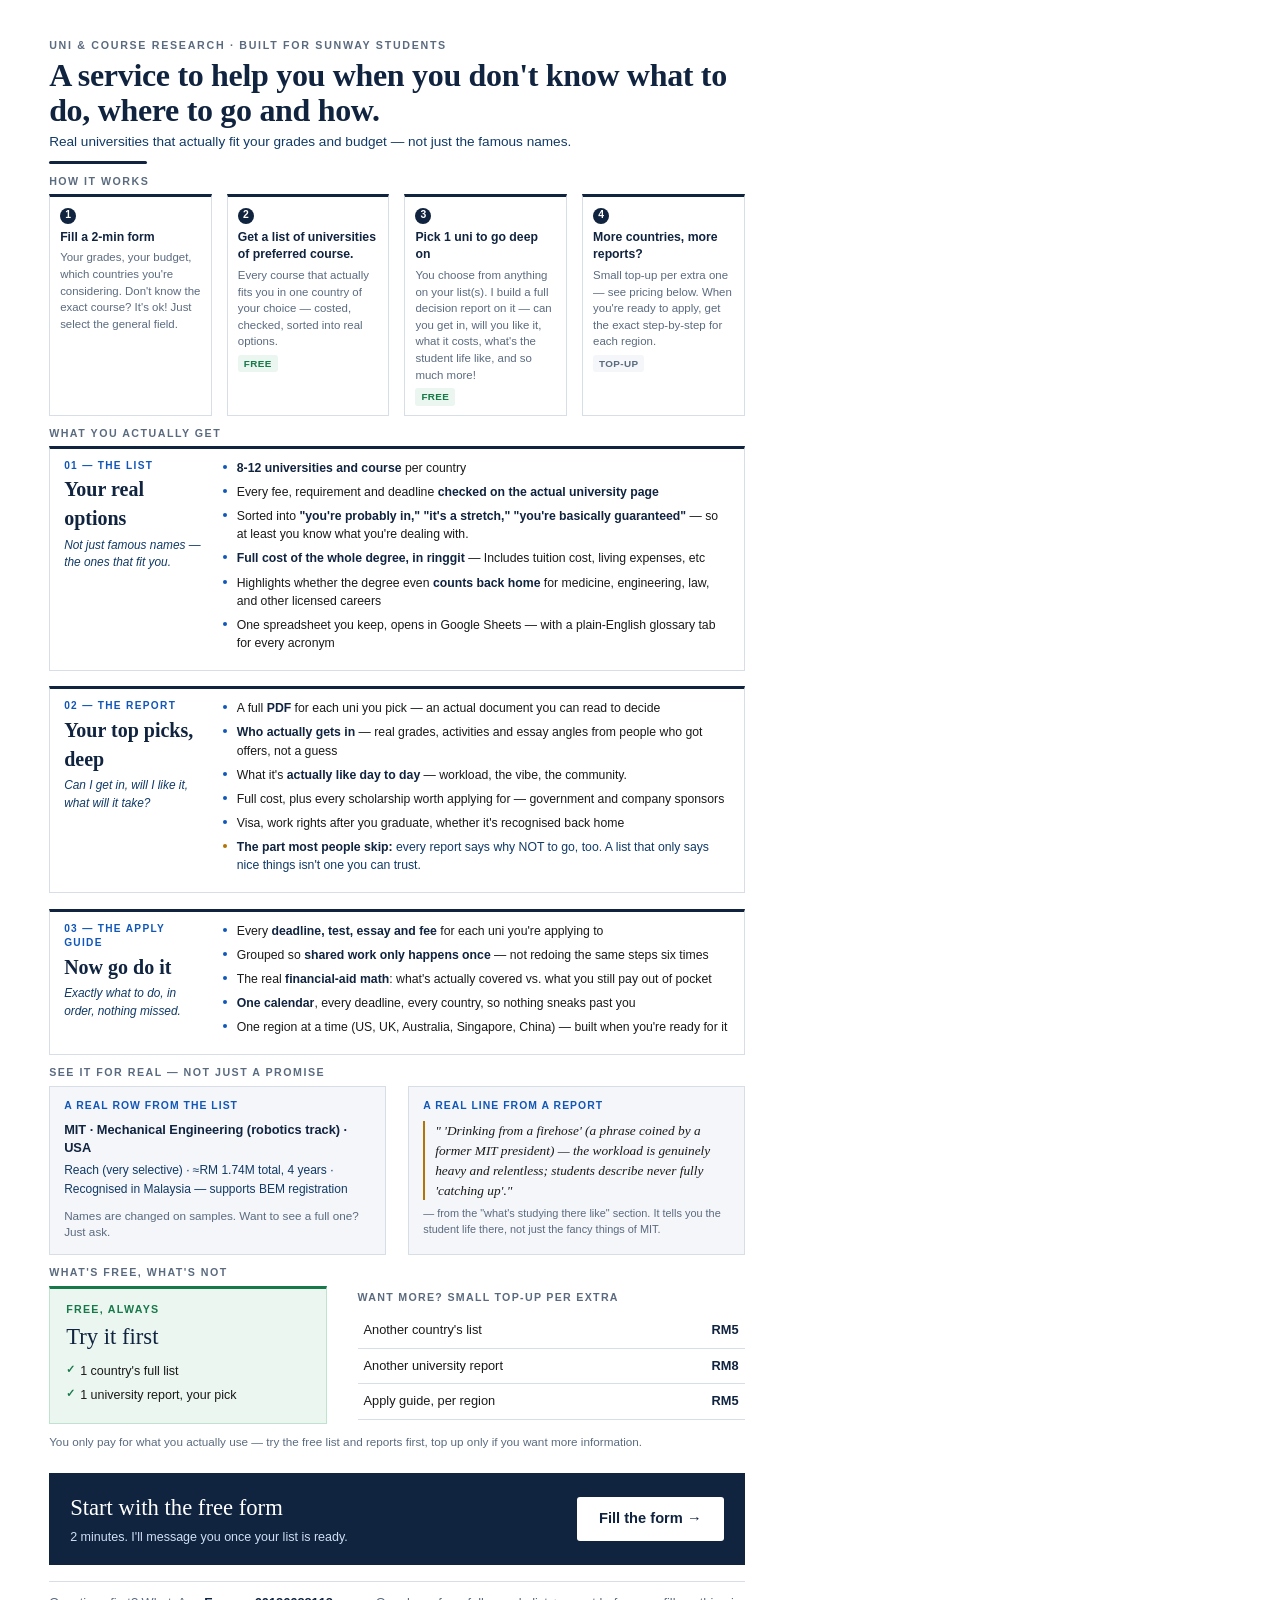
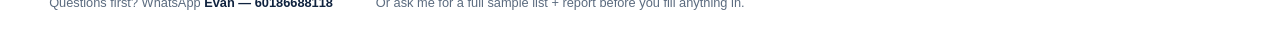
==== commit 1e34c76d: "updated my one-pager program pitch to include pricing and better information presenting" ====
--- a/sales/pitch/one-pager.html
+++ b/sales/pitch/one-pager.html
@@ -3,7 +3,7 @@
 
 <head>
   <meta charset="utf-8">
-  <title>University research — what you get</title>
+  <title>Where should I actually apply?</title>
   <style>
     @page {
       size: A4;
@@ -25,6 +25,8 @@
       --wash: #f4f6f9;
       --accent: #1157b8;
       --gold: #b07407;
+      --free: #17784a;
+      --freewash: #eaf6ef;
     }
 
     html,
@@ -37,12 +39,12 @@
       font-family: "Segoe UI", "Helvetica Neue", Arial, sans-serif;
       color: var(--ink);
       font-size: 9.4pt;
-      line-height: 1.42;
+      line-height: 1.44;
     }
 
     .page {
       width: 210mm;
-      padding: 12mm 13mm 10mm;
+      padding: 10mm 13mm 6mm;
     }
 
     .serif {
@@ -60,11 +62,16 @@
 
     h1 {
       font-family: Georgia, serif;
-      font-size: 25pt;
-      line-height: 1.06;
-      color: var(--navy);
-      margin: 5px 0 6px;
+      font-size: 24pt;
+      line-height: 1.08;
+      color: var(--navy);
+      margin: 5px 0 5px;
       letter-spacing: -.01em;
+    }
+
+    .sub {
+      color: var(--navy2);
+      font-size: 10.2pt;
     }
 
     .rule {
@@ -75,41 +82,9 @@
       border-radius: 2px;
     }
 
-    /* how-it-works flow strip */
-    .flow {
-      display: flex;
-      flex-wrap: nowrap;
-      align-items: center;
-      gap: 6px 9px;
-      margin: 11px 0 2px;
-      font-size: 9pt;
-      color: var(--navy2);
-    }
-
-    .flow .step {
-      display: inline-flex;
-      align-items: center;
-      gap: 6px;
-      white-space: nowrap;
-    }
-
-    .flow .sn {
-      display: inline-flex;
-      align-items: center;
-      justify-content: center;
-      width: 15px;
-      height: 15px;
-      border-radius: 50%;
-      background: var(--navy);
-      color: #fff;
-      font-size: 7.6pt;
-      font-weight: 800;
-      flex: none;
-    }
-
-    .flow .arr {
-      color: var(--gray);
-      font-weight: 700;
+    .pagebreak {
+      break-before: page;
+      page-break-before: always;
     }
 
     .sectlabel {
@@ -118,31 +93,93 @@
       text-transform: uppercase;
       color: var(--gray);
       font-weight: 700;
-      margin: 15px 0 7px;
-    }
-
-    /* tiers — vertical stack, full-width cards */
-    .tiers {
+      margin: 10px 0 5px;
+    }
+
+    /* how it works — 4 steps, doubles as onboarding */
+    .steps {
+      display: flex;
+      gap: 4mm;
+      margin-top: 2px;
+    }
+
+    .step {
+      flex: 1;
+      border: 1px solid var(--line);
+      border-top: 3px solid var(--navy);
+      background: #fff;
+      padding: 8px 10px 9px;
+    }
+
+    .step .sn {
+      display: inline-flex;
+      align-items: center;
+      justify-content: center;
+      width: 16px;
+      height: 16px;
+      border-radius: 50%;
+      background: var(--navy);
+      color: #fff;
+      font-size: 7.8pt;
+      font-weight: 800;
+      margin-bottom: 5px;
+    }
+
+    .step .stitle {
+      font-weight: 700;
+      color: var(--navy);
+      font-size: 9.2pt;
+      margin-bottom: 3px;
+    }
+
+    .step .sdesc {
+      color: var(--gray);
+      font-size: 8.6pt;
+      line-height: 1.45;
+    }
+
+    .step .tag {
+      display: inline-block;
+      margin-top: 5px;
+      font-size: 7.4pt;
+      font-weight: 700;
+      letter-spacing: .04em;
+      padding: 1.5px 6px;
+      border-radius: 3px;
+    }
+
+    .step .tag.free {
+      background: var(--freewash);
+      color: var(--free);
+    }
+
+    .step .tag.paid {
+      background: var(--wash);
+      color: var(--gray);
+    }
+
+    /* products — vertical stack, full-width cards */
+    .products {
       display: flex;
       flex-direction: column;
-      gap: 3mm;
-    }
-
-    .tier {
+      gap: 4mm;
+    }
+
+    .prod {
       display: flex;
       gap: 5mm;
       border: 1px solid var(--line);
       border-top: 3px solid var(--navy);
       background: #fff;
-      padding: 8px 12px 9px;
+      padding: 10px 14px 12px;
       break-inside: avoid;
     }
 
-    .tier .trail {
-      flex: 0 0 20%;
-    }
-
-    .tier .tnum {
+    .prod .trail {
+      flex: 0 0 21%;
+    }
+
+    .prod .pnum {
       font-size: 7.6pt;
       font-weight: 800;
       letter-spacing: .13em;
@@ -150,35 +187,34 @@
       color: var(--accent);
     }
 
-    .tier h3 {
+    .prod h3 {
       font-family: Georgia, serif;
       font-size: 15pt;
       color: var(--navy);
       margin: 2px 0 4px;
     }
 
-    .tier .one {
+    .prod .one {
       color: var(--navy2);
-      font-size: 9pt;
+      font-size: 8.9pt;
       font-style: italic;
     }
 
-    .tier ul {
+    .prod ul {
       flex: 1;
       list-style: none;
-      columns: 2;
-      column-gap: 6mm;
-    }
-
-    .tier li {
+    }
+
+    .prod li {
       position: relative;
-      padding-left: 12px;
-      margin-bottom: 4px;
-      font-size: 8.9pt;
+      padding-left: 14px;
+      margin-bottom: 6px;
+      font-size: 9.2pt;
+      line-height: 1.48;
       break-inside: avoid;
     }
 
-    .tier li::before {
+    .prod li::before {
       content: "";
       position: absolute;
       left: 0;
@@ -189,58 +225,224 @@
       border-radius: 50%;
     }
 
-    .tier li b {
-      color: var(--navy);
-    }
-
-    /* columns band */
-    .cols {
-      margin-top: 15px;
-    }
-
-    .cols .sectlabel {
-      margin: 0 0 6px;
-    }
-
-    .colbox {
+    .prod li b {
+      color: var(--navy);
+    }
+
+    .prod li.honest {
+      color: var(--navy2);
+    }
+
+    .prod li.honest::before {
+      background: var(--gold);
+    }
+
+    /* real examples */
+    .examples {
+      display: flex;
+      gap: 6mm;
+      margin-top: 4px;
+    }
+
+    .exbox {
+      flex: 1;
       border: 1px solid var(--line);
       background: var(--wash);
-      padding: 8px 10px;
-      break-inside: avoid;
-    }
-
-    .colbox .names {
-      font-size: 8.1pt;
+      padding: 12px 14px 13px;
+    }
+
+    .exbox .extag {
+      font-size: 7.8pt;
+      font-weight: 800;
+      letter-spacing: .1em;
+      text-transform: uppercase;
+      color: var(--accent);
+      margin-bottom: 7px;
+    }
+
+    .exbox .row1 {
+      font-size: 9.6pt;
+      color: var(--navy);
+      font-weight: 700;
+    }
+
+    .exbox .row2 {
+      font-size: 9pt;
       color: var(--navy2);
-      line-height: 1.7;
-    }
-
-    .colbox .names b {
-      color: var(--navy);
-    }
-
-    .colbox .names .more {
-      color: var(--gray);
+      margin-top: 4px;
+      line-height: 1.55;
+    }
+
+    .exbox blockquote {
+      font-family: Georgia, serif;
       font-style: italic;
-    }
-
-    .colbox .cap {
+      font-size: 10pt;
+      color: var(--ink);
+      border-left: 2px solid var(--gold);
+      padding-left: 10px;
+      margin: 6px 0 6px;
+      line-height: 1.5;
+    }
+
+    .exbox .who {
+      font-size: 8.2pt;
+      color: var(--gray);
+    }
+
+    .askme {
+      margin-top: 9px;
+      font-size: 8.8pt;
+      color: var(--gray);
+    }
+
+    /* pricing */
+    .price-wrap {
+      display: flex;
+      gap: 8mm;
+      align-items: stretch;
+      margin-top: 4px;
+    }
+
+    .price-free {
+      flex: 0 0 40%;
+      background: var(--freewash);
+      border: 1px solid #bfe3cf;
+      border-top: 3px solid var(--free);
+      padding: 13px 16px;
+    }
+
+    .price-free .ptag {
       font-size: 8pt;
-      color: var(--gray);
+      font-weight: 800;
+      letter-spacing: .12em;
+      text-transform: uppercase;
+      color: var(--free);
+    }
+
+    .price-free .pbig {
+      font-family: Georgia, serif;
+      font-size: 17pt;
+      color: var(--navy);
+      margin: 4px 0 8px;
+    }
+
+    .price-free ul {
+      list-style: none;
+      font-size: 9.4pt;
+    }
+
+    .price-free li {
+      padding-left: 14px;
+      position: relative;
+      margin-bottom: 6px;
+    }
+
+    .price-free li::before {
+      content: "✓";
+      position: absolute;
+      left: 0;
+      color: var(--free);
+      font-weight: 800;
+      font-size: 8pt;
+    }
+
+    table.topup {
+      flex: 1;
+      border-collapse: collapse;
+      font-size: 9.6pt;
+      align-self: center;
+    }
+
+    table.topup caption {
+      text-align: left;
+      font-size: 8pt;
+      font-weight: 800;
+      letter-spacing: .12em;
+      text-transform: uppercase;
+      color: var(--gray);
+      margin-bottom: 8px;
+    }
+
+    table.topup td {
+      padding: 8px 6px;
+      border-bottom: 1px solid var(--line);
+    }
+
+    table.topup td:last-child {
+      text-align: right;
+      font-weight: 700;
+      color: var(--navy);
+      white-space: nowrap;
+    }
+
+    .price-note {
+      margin-top: 10px;
+      font-size: 8.8pt;
+      color: var(--gray);
+      grid-column: 1 / -1;
+    }
+
+    /* CTA */
+    .cta {
+      margin-top: 22px;
+      border: 1.5px solid var(--navy);
+      background: var(--navy);
+      padding: 18px 20px;
+      display: flex;
+      align-items: center;
+      justify-content: space-between;
+      gap: 14px;
+    }
+
+    .cta a {
+      color: #fff;
+      text-decoration: none;
+    }
+
+    .cta .ctatext {
+      color: #fff;
+    }
+
+    .cta .ctatext .big {
+      font-family: Georgia, serif;
+      font-size: 17pt;
+      display: block;
+    }
+
+    .cta .ctatext .small {
+      font-size: 9.4pt;
+      color: #cfe0f5;
+      display: block;
       margin-top: 4px;
     }
 
+    .cta .btn {
+      background: #fff;
+      color: var(--navy);
+      font-weight: 800;
+      font-size: 11pt;
+      padding: 11px 22px;
+      border-radius: 3px;
+      white-space: nowrap;
+    }
+
     .foot {
-      margin-top: 14px;
-      padding-top: 9px;
+      margin-top: 16px;
+      padding-top: 12px;
       border-top: 1px solid var(--line);
-      font-size: 11pt;
-      font-weight: 600;
-      color: var(--navy);
+      font-size: 9.6pt;
+      color: var(--gray);
+      display: flex;
+      justify-content: space-between;
     }
 
     .foot b {
+      color: var(--navy);
+    }
+
+    .foot a {
       color: var(--accent);
+      text-decoration: none;
     }
   </style>
 </head>
@@ -248,96 +450,164 @@
 <body>
   <div class="page">
 
-    <div class="kicker">University &amp; course research · for Malaysian students</div>
-    <h1>Know exactly where to apply — and why.</h1>
+    <div class="kicker">Uni &amp; course research · built for Sunway Students</div>
+    <h1>A service to help you when you don't know what to do, where to go and how.</h1>
+    <div class="sub">Real universities that actually fit your grades and budget — not just the famous
+      names.</div>
     <div class="rule"></div>
 
-    <div class="flow">
-      <span class="step"><span class="sn">1</span> Build your longlist</span>
-      <span class="arr">→</span>
-      <span class="step"><span class="sn">2</span> You pick your shortlist</span>
-      <span class="arr">→</span>
-      <span class="step"><span class="sn">3</span> I build a deep report — one university at a time</span>
+    <div class="sectlabel">How it works</div>
+    <div class="steps">
+      <div class="step">
+        <div class="sn">1</div>
+        <div class="stitle">Fill a 2-min form</div>
+        <div class="sdesc">Your grades, your budget, which countries you're considering. Don't know the exact course?
+          It's ok! Just select the general field.
+        </div>
+      </div>
+      <div class="step">
+        <div class="sn">2</div>
+        <div class="stitle">Get a list of universities of preferred course.</div>
+        <div class="sdesc">Every course that actually fits you in one country of your choice — costed,
+          checked, sorted into real options.</div>
+        <span class="tag free">FREE</span>
+      </div>
+      <div class="step">
+        <div class="sn">3</div>
+        <div class="stitle">Pick 1 uni to go deep on</div>
+        <div class="sdesc">You choose from anything on your list(s). I build a full decision report on it — can you get
+          in, will you like it, what it costs, what's the student life like, and so much more!</div>
+        <span class="tag free">FREE</span>
+      </div>
+      <div class="step">
+        <div class="sn">4</div>
+        <div class="stitle">More countries, more reports?</div>
+        <div class="sdesc">Small top-up per extra one — see pricing below. When you're ready to apply,
+          get the exact step-by-step for each region.</div>
+        <span class="tag paid">TOP-UP</span>
+      </div>
     </div>
 
-    <div class="sectlabel">What you actually get — three parts</div>
-    <div class="tiers">
-
-      <div class="tier">
+    <div class="sectlabel">What you actually get</div>
+    <div class="products">
+
+      <div class="prod">
         <div class="trail">
-          <div class="tnum">Tier 1 — The List</div>
-          <h3>The shortlist</h3>
-          <div class="one">Your real options, costed in ringgit.</div>
+          <div class="pnum">01 — The List</div>
+          <h3>Your real options</h3>
+          <div class="one">Not just famous names — the ones that fit you.</div>
         </div>
         <ul>
-          <li><b>20–40 uni + course matches</b> to your grades, budget &amp; target countries — then you pick 3–5 to
-            go deep on</li>
-          <li>One spreadsheet, <b>35 columns</b> per uni, opens in Google Sheets</li>
-          <li>Two scores kept <b>separate</b>: a 0–100 quality score vs <b>Reach / Match / Safety</b> — a uni you
-            can’t get into never ranks #1</li>
-          <li><b>Total cost of the whole degree in MYR</b> — not per year, so a 3-yr UK and 4-yr US degree compare
-            fairly</li>
-          <li><b>Recognised in Malaysia?</b> flagged (MQA + professional body) — the gate for regulated careers</li>
-          <li>Every row stamped <b>verified / not-yet</b>, so you know which numbers are actually checked</li>
+          <li><b>8-12 universities and course</b> per country</li>
+          <li>Every fee, requirement and deadline <b>checked on the actual university page</b></li>
+          <li>Sorted into <b>"you're probably in," "it's a stretch," "you're basically guaranteed"</b> —
+            so at least you know what you're dealing with.</li>
+          <li><b>Full cost of the whole degree, in ringgit</b> — Includes tuition cost, living expenses, etc</li>
+          <li>Highlights whether the degree even <b>counts back home</b> for medicine, engineering, law, and
+            other licensed careers</li>
+          <li>One spreadsheet you keep, opens in Google Sheets — with a plain-English glossary tab for
+            every acronym</li>
         </ul>
       </div>
 
-      <div class="tier">
+      <div class="prod">
         <div class="trail">
-          <div class="tnum">Tier 2 — The University Reports</div>
-          <h3>The deep dive</h3>
-          <div class="one">Can I get in, will I belong, what will it take?</div>
+          <div class="pnum">02 — The Report</div>
+          <h3>Your top picks, deep</h3>
+          <div class="one">Can I get in, will I like it, what will it take?</div>
         </div>
         <ul>
-          <li>A deep <b>PDF report</b> for each uni you shortlisted — built one university at a time</li>
-          <li><b>16 sections</b> each, with all the information you need</li>
-          <li><b>“Who actually gets in”</b> — real admitted-student grades, activities &amp; essay angles (offer-holder
-            threads, US Common Data Set, NUS cutoffs)</li>
-          <li>Full cost + scholarships — <b>government and company sponsors</b> (JPA / MARA / Yayasan <i>and</i>
-            Petronas, Shell, Khazanah, Bank Negara…), visa &amp; post-study work rights</li>
-          <li><b>“Will I belong”</b> — study intensity, student vibe, city feel, plus the halal / prayer / Malaysian-
-            community angle</li>
-          <li>Honest <b>“why hesitate”</b> on every uni — where it’s weak <i>for you</i>, checked against the official
-            page first</li>
+          <li>A full <b>PDF</b> for each uni you pick — an actual document you
+            can read to decide</li>
+          <li><b>Who actually gets in</b> — real grades, activities and essay angles from people who
+            got offers, not a guess</li>
+          <li>What it's <b>actually like day to day</b> — workload, the vibe, the community. </li>
+          <li>Full cost, plus every scholarship worth applying for — government and company sponsors</li>
+          <li>Visa, work rights after you graduate, whether it's recognised back home</li>
+          <li class="honest"><b>The part most people skip:</b> every report says why NOT to go, too. A
+            list that only says nice things isn't one you can trust.</li>
         </ul>
       </div>
 
-      <div class="tier">
+      <div class="prod">
         <div class="trail">
-          <div class="tnum">Tier 3 — The Apply Pack</div>
-          <h3>The how-to-apply</h3>
-          <div class="one">Now go do it — nothing missed.</div>
+          <div class="pnum">03 — The Apply Guide</div>
+          <h3>Now go do it</h3>
+          <div class="one">Exactly what to do, in order, nothing missed.</div>
         </div>
         <ul>
-          <li>A <b>ranked recommendation</b> of your finalists + a realistic apply strategy (UCAS’s 5-choice cap,
-            Oxbridge either/or, app-fee budget)</li>
-          <li><b>One deadline calendar</b> across every country — applications, scholarships, tests, visa lead times,
-            in order</li>
-          <li>A <b>per-region apply guide (PDF)</b> — US / UK / Australia / Singapore / China, grouped by system so
-            shared work is done once</li>
-          <li>Per uni: deadlines (incl. EA/ED + the separate aid deadline), tests, essays, fees + fee waivers,
-            checklist, portal links</li>
-          <li><b>Real financial aid</b> — what it covers and what you still pay (flights, visa, the student
-            contribution “100% of need” hides), in USD + approx MYR</li>
+          <li>Every <b>deadline, test, essay and fee</b> for each uni you're applying to</li>
+          <li>Grouped so <b>shared work only happens once</b> — not redoing the same steps six times</li>
+          <li>The real <b>financial-aid math</b>: what's actually covered vs. what you still pay out of
+            pocket</li>
+          <li><b>One calendar</b>, every deadline, every country, so nothing sneaks past you</li>
+          <li>One region at a time (US, UK, Australia, Singapore, China) — built when you're ready for
+            it</li>
         </ul>
       </div>
 
     </div>
 
-    <div class="cols">
-      <div class="sectlabel">The columns that decide it — for every uni on the list</div>
-      <div class="colbox">
-        <div class="names">University&nbsp;· Course&nbsp;· Location&nbsp;· Desirability (0–100)&nbsp;·
-          <b>Admission likelihood</b>&nbsp;· <b>Entry requirements</b>&nbsp;· University & Subject rank&nbsp;·
-          <b>Approx total (MYR)</b>&nbsp;· Scholarship coverage&nbsp;· <b>Recognised in Malaysia?</b>&nbsp;·
-          Key deadline&nbsp;· <b>Info source</b>&nbsp; <span class="more">+ 22 more columns</span>
-        </div>
-        <div class="cap">These are the columns that actually decide it — plus 22 more behind every row.</div>
+    <div class="sectlabel pagebreak">See it for real — not just a promise</div>
+    <div class="examples">
+      <div class="exbox">
+        <div class="extag">A real row from the list</div>
+        <div class="row1">MIT · Mechanical Engineering (robotics track) · USA</div>
+        <div class="row2">Reach (very selective) · ≈RM 1.74M total, 4 years · Recognised in Malaysia —
+          supports BEM registration</div>
+        <div class="askme">Names are changed on samples. Want to see a full one? Just ask.</div>
+      </div>
+      <div class="exbox">
+        <div class="extag">A real line from a report</div>
+        <blockquote>" 'Drinking from a firehose' (a phrase coined by a former MIT president) — the
+          workload is genuinely heavy and relentless; students describe never fully 'catching up'."</blockquote>
+        <div class="who">— from the "what's studying there like" section. It tells you the student life there, not
+          just the fancy things of MIT.</div>
       </div>
     </div>
 
+    <div class="sectlabel">What's free, what's not</div>
+    <div class="price-wrap">
+      <div class="price-free">
+        <div class="ptag">Free, always</div>
+        <div class="pbig">Try it first</div>
+        <ul>
+          <li>1 country's full list</li>
+          <li>1 university report, your pick</li>
+        </ul>
+      </div>
+      <table class="topup">
+        <caption>Want more? Small top-up per extra</caption>
+        <tr>
+          <td>Another country's list</td>
+          <td>RM5</td>
+        </tr>
+        <tr>
+          <td>Another university report</td>
+          <td>RM8</td>
+        </tr>
+        <tr>
+          <td>Apply guide, per region</td>
+          <td>RM5</td>
+        </tr>
+      </table>
+    </div>
+    <div class="price-note">You only pay for what you actually use — try the free list and reports
+      first, top up only if you want more information.</div>
+
+    <div class="cta">
+      <div class="ctatext">
+        <span class="big">Start with the free form</span>
+        <span class="small">2 minutes. I'll message you once your list is ready.</span>
+      </div>
+      <a class="btn"
+        href="https://docs.google.com/forms/d/e/1FAIpQLSdm9Cxf48h4wC5dTIrXtHdYfvLbLitpDePYLxx8w0Y2hJ_RbA/viewform?usp=dialog">Fill
+        the form →</a>
+    </div>
+
     <div class="foot">
-      Interested? Contact me at WhatsApp <b>60186688118</b> — Evan!
+      <span>Questions first? WhatsApp <b>Evan — 60186688118</b></span>
+      <span>Or ask me for a full sample list + report before you fill anything in.</span>
     </div>
 
   </div>
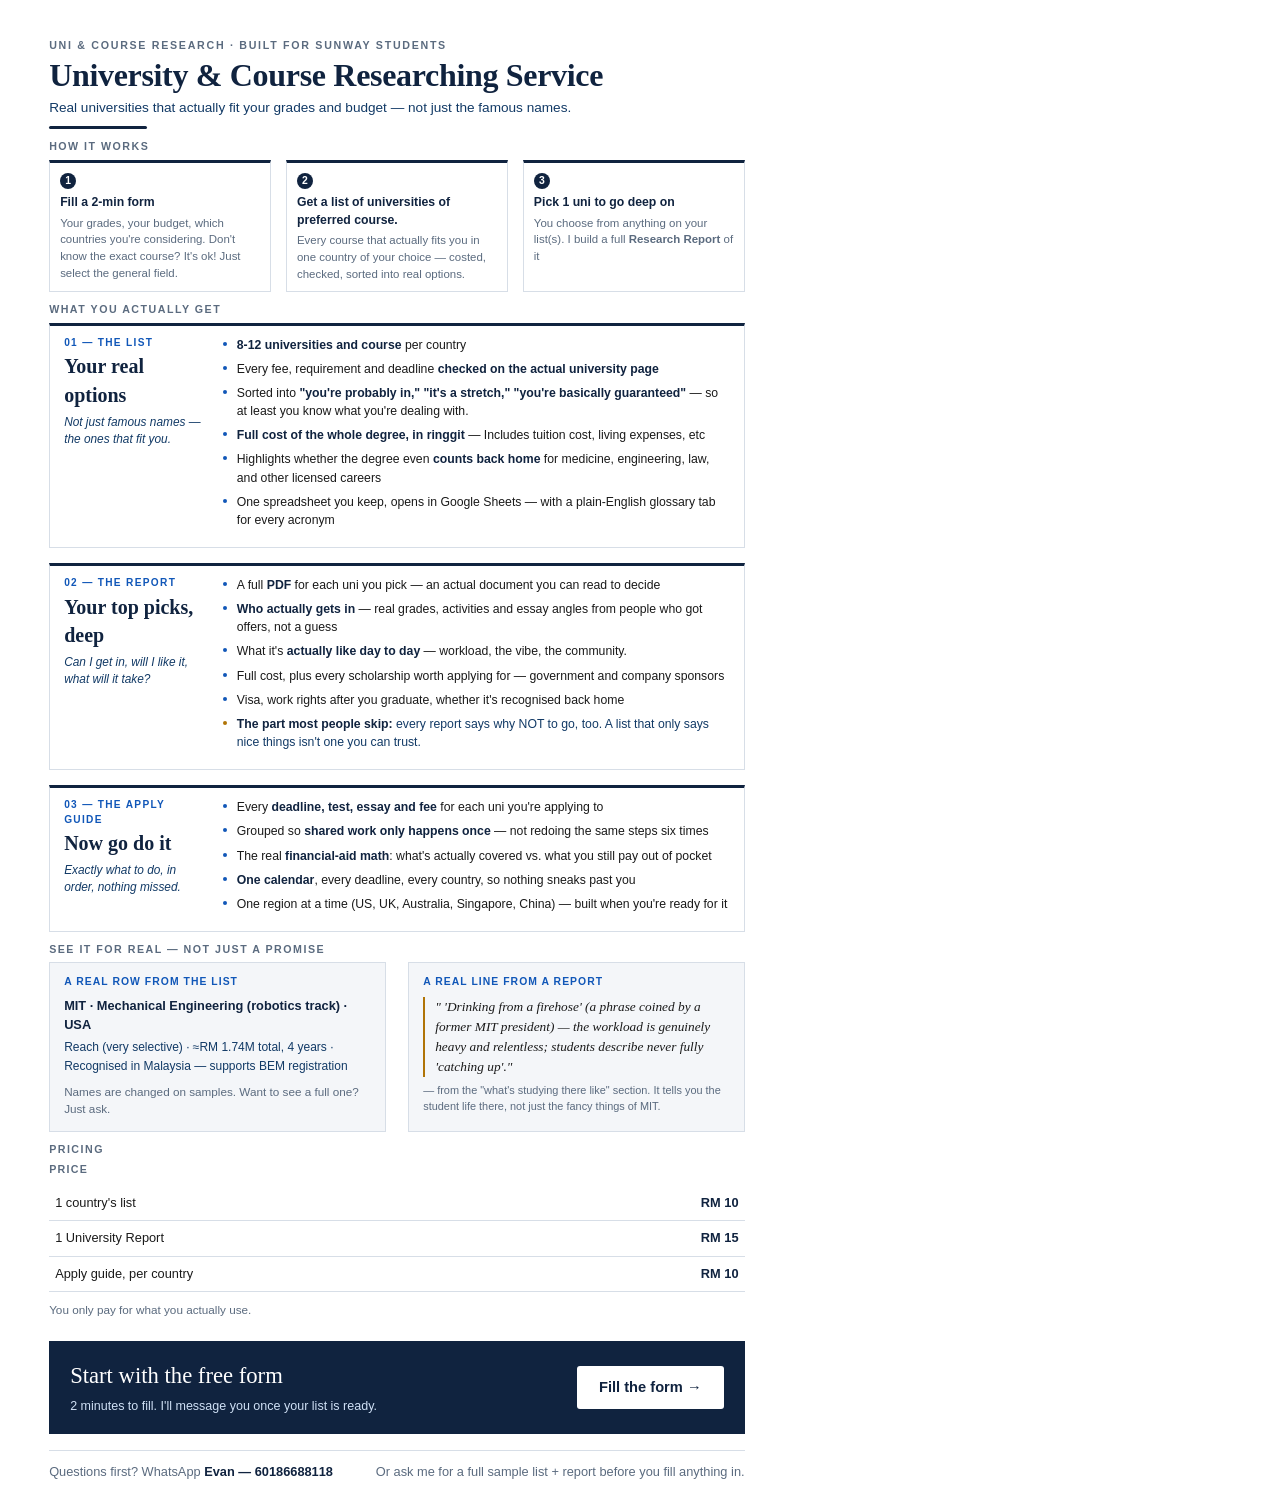
==== commit 951eea61: "Updated marketing materials" ====
--- a/sales/pitch/one-pager.html
+++ b/sales/pitch/one-pager.html
@@ -451,7 +451,7 @@
   <div class="page">
 
     <div class="kicker">Uni &amp; course research · built for Sunway Students</div>
-    <h1>A service to help you when you don't know what to do, where to go and how.</h1>
+    <h1>University & Course Researching Service</h1>
     <div class="sub">Real universities that actually fit your grades and budget — not just the famous
       names.</div>
     <div class="rule"></div>
@@ -470,21 +470,11 @@
         <div class="stitle">Get a list of universities of preferred course.</div>
         <div class="sdesc">Every course that actually fits you in one country of your choice — costed,
           checked, sorted into real options.</div>
-        <span class="tag free">FREE</span>
       </div>
       <div class="step">
         <div class="sn">3</div>
         <div class="stitle">Pick 1 uni to go deep on</div>
-        <div class="sdesc">You choose from anything on your list(s). I build a full decision report on it — can you get
-          in, will you like it, what it costs, what's the student life like, and so much more!</div>
-        <span class="tag free">FREE</span>
-      </div>
-      <div class="step">
-        <div class="sn">4</div>
-        <div class="stitle">More countries, more reports?</div>
-        <div class="sdesc">Small top-up per extra one — see pricing below. When you're ready to apply,
-          get the exact step-by-step for each region.</div>
-        <span class="tag paid">TOP-UP</span>
+        <div class="sdesc">You choose from anything on your list(s). I build a full <b>Research Report</b> of it</div>
       </div>
     </div>
 
@@ -566,39 +556,30 @@
       </div>
     </div>
 
-    <div class="sectlabel">What's free, what's not</div>
+    <div class="sectlabel">Pricing</div>
     <div class="price-wrap">
-      <div class="price-free">
-        <div class="ptag">Free, always</div>
-        <div class="pbig">Try it first</div>
-        <ul>
-          <li>1 country's full list</li>
-          <li>1 university report, your pick</li>
-        </ul>
-      </div>
       <table class="topup">
-        <caption>Want more? Small top-up per extra</caption>
+        <caption>Price</caption>
         <tr>
-          <td>Another country's list</td>
-          <td>RM5</td>
+          <td>1 country's list</td>
+          <td>RM 10</td>
         </tr>
         <tr>
-          <td>Another university report</td>
-          <td>RM8</td>
+          <td>1 University Report</td>
+          <td>RM 15 </td>
         </tr>
         <tr>
-          <td>Apply guide, per region</td>
-          <td>RM5</td>
+          <td>Apply guide, per country</td>
+          <td>RM 10</td>
         </tr>
       </table>
     </div>
-    <div class="price-note">You only pay for what you actually use — try the free list and reports
-      first, top up only if you want more information.</div>
+    <div class="price-note">You only pay for what you actually use.</div>
 
     <div class="cta">
       <div class="ctatext">
         <span class="big">Start with the free form</span>
-        <span class="small">2 minutes. I'll message you once your list is ready.</span>
+        <span class="small">2 minutes to fill. I'll message you once your list is ready.</span>
       </div>
       <a class="btn"
         href="https://docs.google.com/forms/d/e/1FAIpQLSdm9Cxf48h4wC5dTIrXtHdYfvLbLitpDePYLxx8w0Y2hJ_RbA/viewform?usp=dialog">Fill
